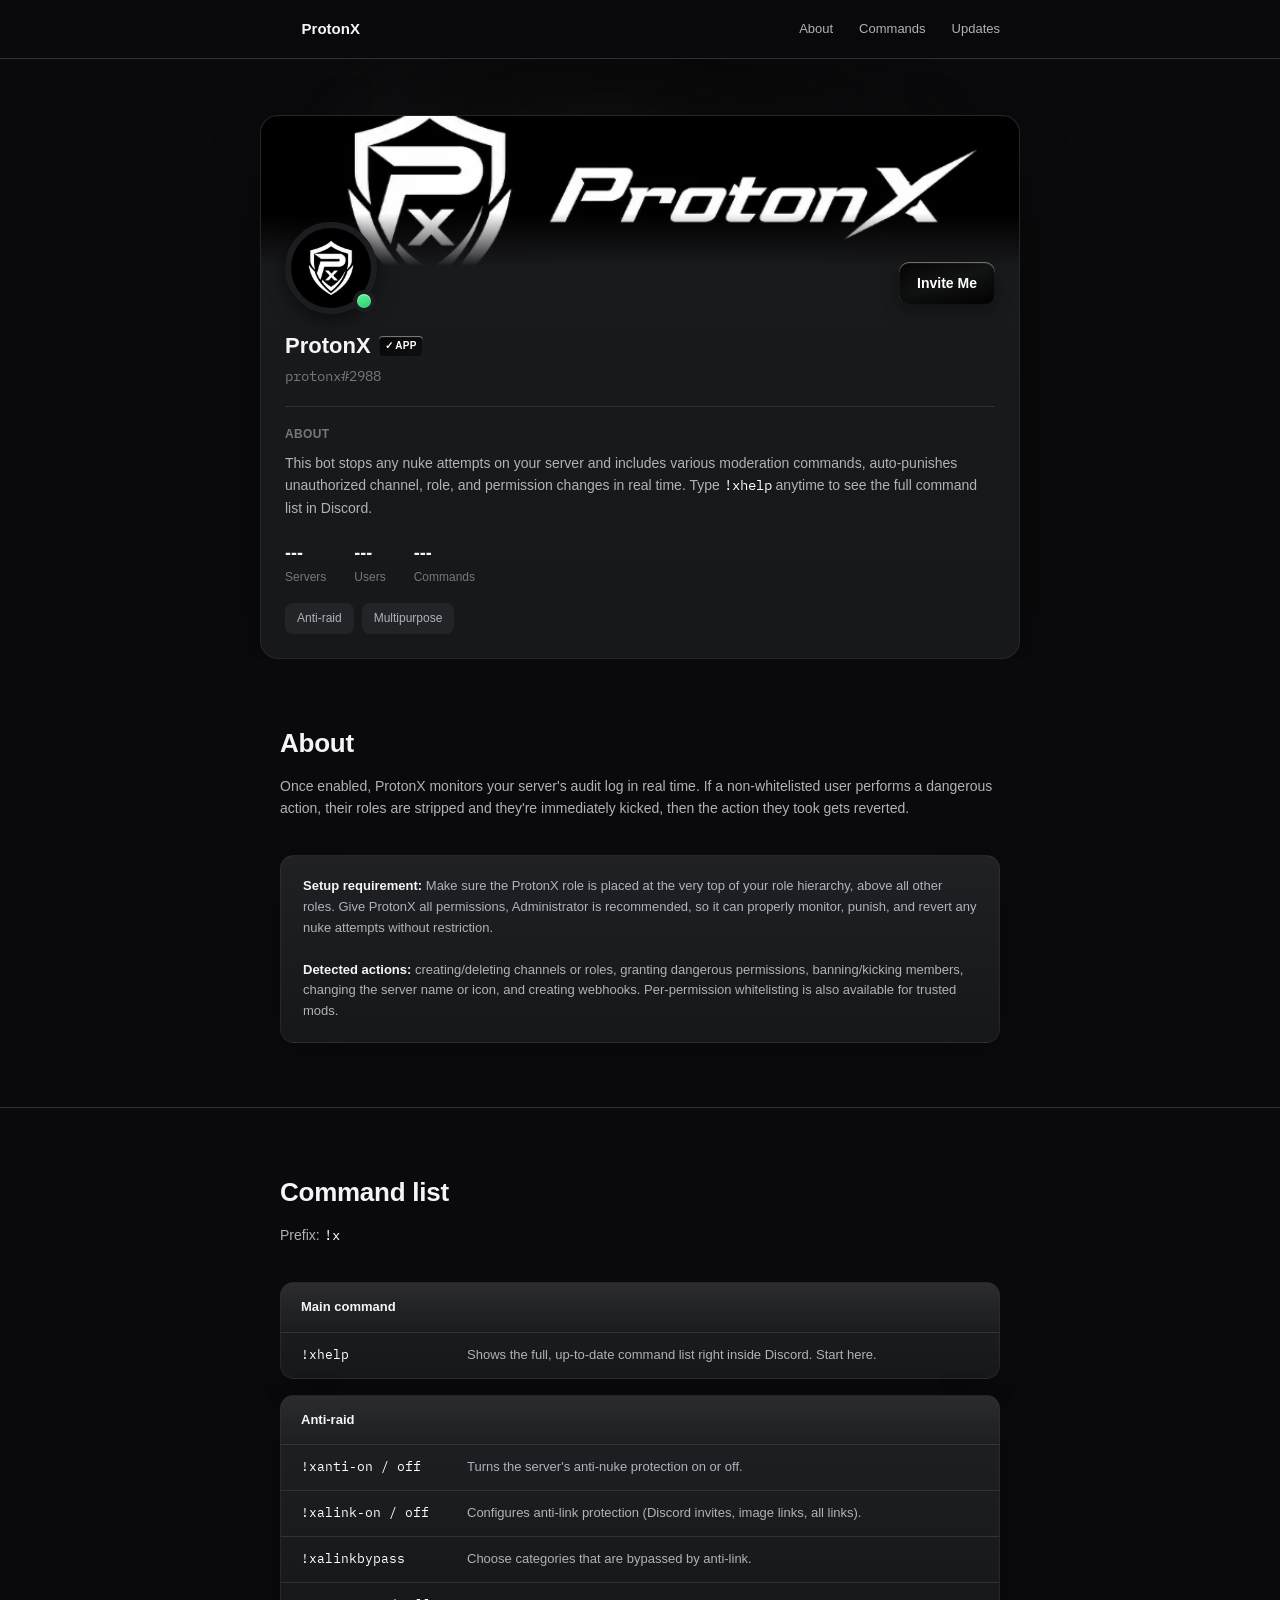
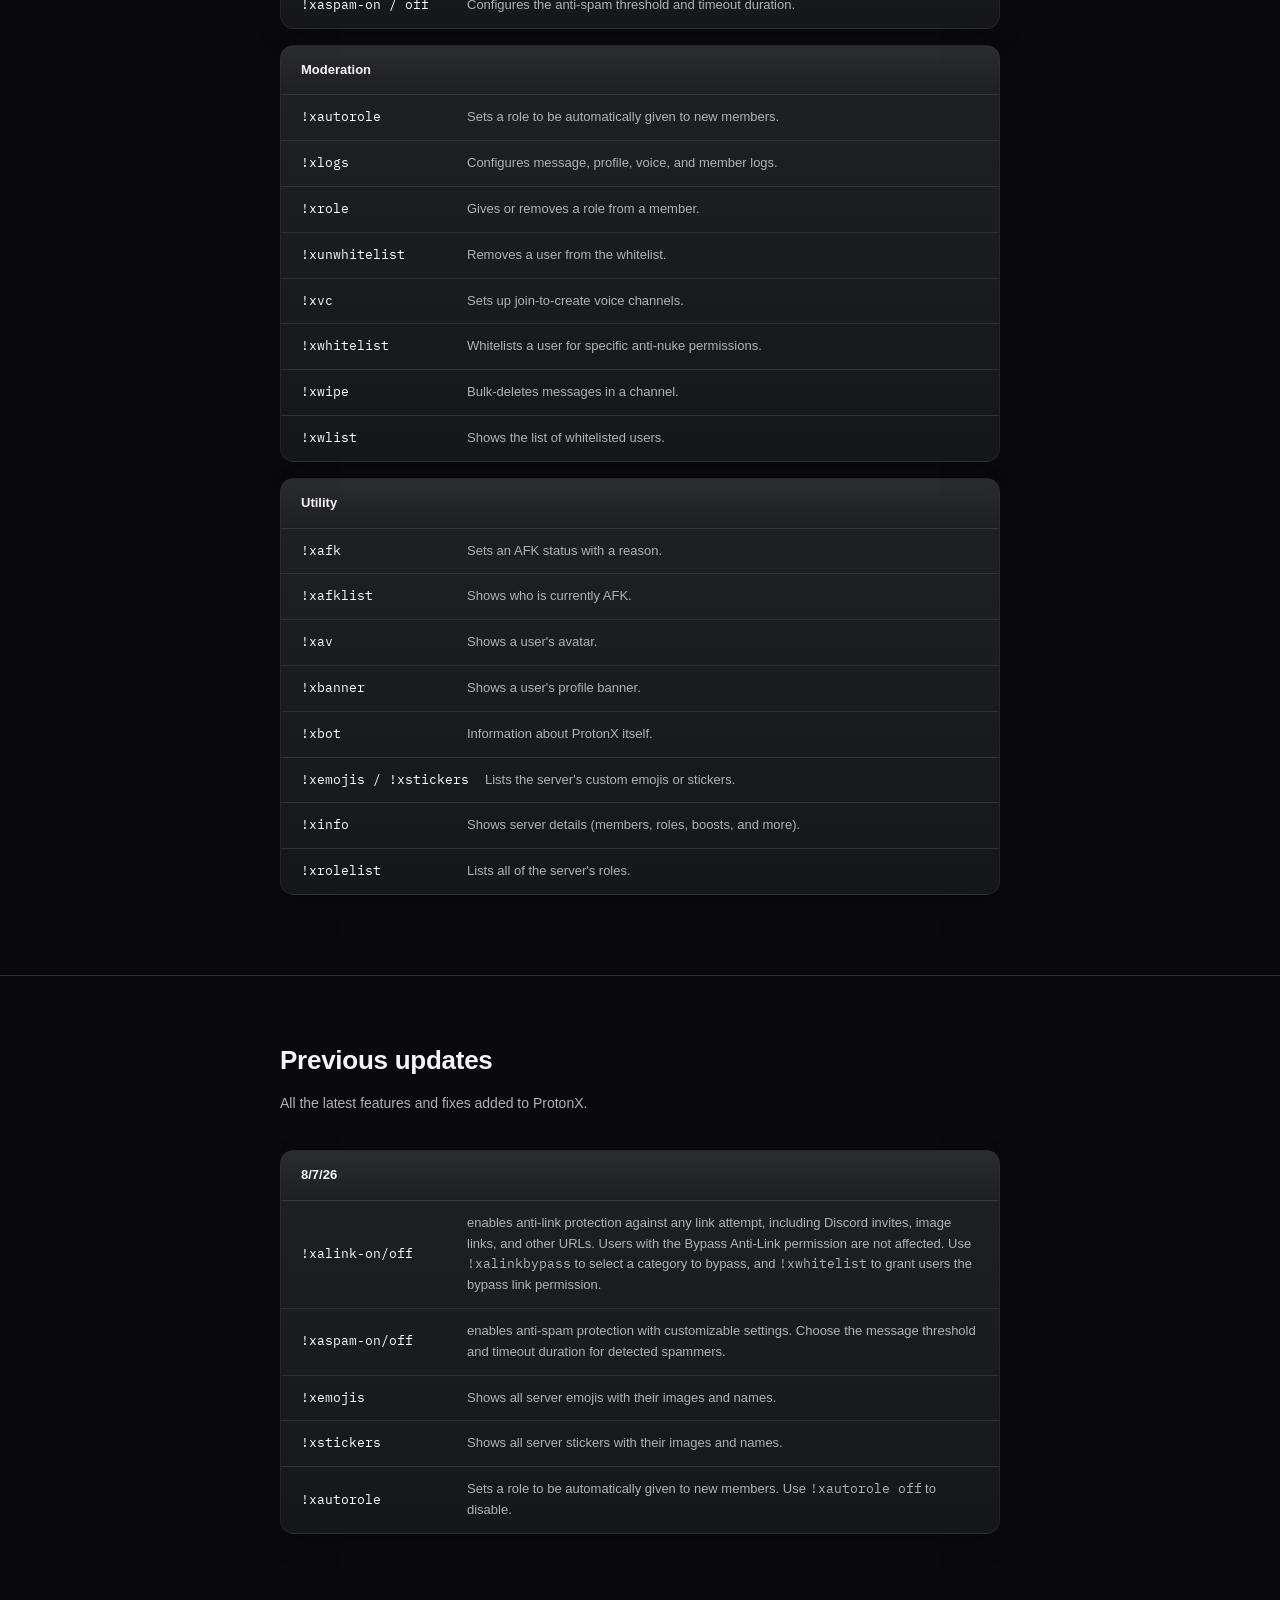
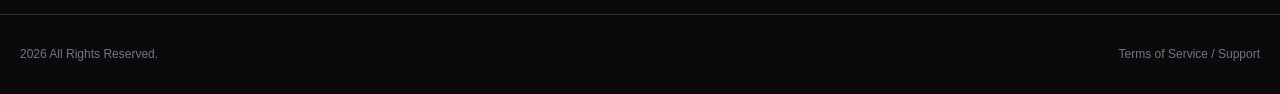
==== ProtonXsupport/index.html @ 5585fce0 "Add files via upload" ====
<!DOCTYPE html>
<html lang="en">
<head>
  <meta charset="UTF-8">
  <meta name="viewport" content="width=device-width, initial-scale=1.0">
  <title>ProtonX</title>
  <style>
    @import url('https://fonts.googleapis.com/css2?family=gg+Sans:wght@400;500;600;700&family=IBM+Plex+Mono:wght@400;500&display=swap');

    :root{
      --bg: #0a0a0c;
      --bg-panel: #1c1d20;
      --bg-card: #17181a;
      --bg-elevated: #232427;
      --line: #303136;
      --text: #f5f5f7;
      --text-dim: #b0b2b8;
      --text-faint: #75777d;
      --blurple: #121313;
      --blurple-hover: #0f0f0f;
      --green: #2fd06e;
    }
    *{box-sizing:border-box; margin:0; padding:0;}
    body{
      background:var(--bg);
      color:var(--text);
      font-family:'gg Sans','Space Grotesk', sans-serif;
      line-height:1.6;
    }
    a{color:inherit; text-decoration:none;}
    .mono{font-family:'IBM Plex Mono', monospace;}
    .wrap{max-width:760px; margin:0 auto; padding:0 20px;}

    nav{
      position:sticky; top:0; z-index:50;
      background:rgba(10,10,12,0.85);
      backdrop-filter:blur(14px);
      border-bottom:1px solid var(--line);
    }
    nav .wrap{display:flex; align-items:center; justify-content:space-between; height:58px; max-width:760px;}
    .brand{display:flex; align-items:center; gap:10px; font-weight:700; font-size:15px; padding-left:3%;}
    .nav-links{display:flex; gap:26px; font-size:13px; color:var(--text-dim); font-weight:500;}
    .nav-links a:hover{color:var(--text);}
    @media (max-width:600px){ .nav-links{display:none;} }

    .profile-shell{padding:56px 20px 0; position:relative; overflow:hidden;}
    .glow{
      position:absolute; top:-120px; left:50%; transform:translateX(-50%);
      width:1000px; height:520px;
      background-image:url('assets/banner.png');
      background-size:cover; background-position:center;
      filter:blur(70px) saturate(160%) brightness(0.55);
      opacity:0.75;
      -webkit-mask-image:radial-gradient(ellipse 480px 320px at center, #000 0%, transparent 75%);
      mask-image:radial-gradient(ellipse 480px 320px at center, #000 0%, transparent 75%);
      pointer-events:none; z-index:0;
    }
    .profile-card{
      max-width:760px; margin:0 auto;
      background:linear-gradient(180deg, rgba(28,29,32,0.92), rgba(23,24,26,0.98));
      border-radius:18px;
      overflow:hidden;
      border:1px solid rgba(255,255,255,0.06);
      position:relative; z-index:1;
      box-shadow:0 30px 60px -20px rgba(0,0,0,0.7), inset 0 1px 0 rgba(255,255,255,0.04);
    }
    .banner{
      height:150px;
      width:100%;
      object-fit:cover;
      display:block;
      background:#141416;
      -webkit-mask-image:linear-gradient(180deg, #000 65%, transparent 100%);
      mask-image:linear-gradient(180deg, #000 65%, transparent 100%);
    }
    .profile-body{padding:0 24px 24px;}
    .avatar-row{
      display:flex; align-items:flex-end; justify-content:space-between;
      margin-top:-44px;
    }
    .avatar{
      width:92px; height:92px; border-radius:50%;
      border:6px solid var(--bg-panel);
      object-fit:cover;
      display:block;
      position:relative;
      background:var(--bg-elevated);
      box-shadow:0 6px 18px rgba(0,0,0,0.5), inset 0 1px 1px rgba(255,255,255,0.15);
    }
    .avatar-wrap{position:relative; width:92px; height:92px;}
    .status-dot{
      position:absolute; bottom:2px; right:2px;
      width:22px; height:22px; border-radius:50%;
      background:linear-gradient(160deg, #5cf39a, var(--green));
      border:4px solid var(--bg-panel);
      box-shadow:inset 0 1px 1px rgba(255,255,255,0.6);
    }
    .invite-btn{
      margin-bottom:10px;
      background:linear-gradient(160deg, #050505 0%, var(--blurple) 50%, #030303 100%);
      color:#fff; font-weight:600; font-size:14px;
      padding:10px 18px; border-radius:10px;
      box-shadow:
        inset 0 1px 1px rgba(255,255,255,0.5),
        inset 0 -8px 10px rgba(0,0,0,0.3),
        0 6px 16px rgba(5, 5, 5, 0.35);
      transition:filter 0.15s ease;
    }
    .invite-btn:hover{filter:brightness(1.08);}

    .name-row{display:flex; align-items:center; gap:8px; margin-top:14px;}
    .name-row h1{font-size:22px; font-weight:700;}
    .app-tag{
      display:inline-flex; align-items:center; gap:4px;
      background:linear-gradient(160deg, #050505 0%, var(--blurple) 100%);
      box-shadow:inset 0 1px 1px rgba(255,255,255,0.5), inset 0 -4px 6px rgba(0,0,0,0.25);
      color:#fff;
      font-size:10px; font-weight:700; letter-spacing:0.02em;
      padding:2px 6px; border-radius:4px;
      text-transform:uppercase;
    }
    .username{font-size:14px; color:var(--text-faint); margin-top:2px;}

    .divider{height:1px; background:var(--line); margin:18px 0;}

    .about-label{font-size:12px; font-weight:700; color:var(--text-faint); text-transform:uppercase; letter-spacing:0.03em; margin-bottom:8px;}
    .about-text{font-size:14px; color:var(--text-dim);}

    .stat-grid{display:flex; gap:28px; margin-top:20px;}
    .stat-num{font-size:18px; font-weight:700;}
    .stat-label{font-size:12px; color:var(--text-faint);}

    .member-tags{display:flex; gap:8px; margin-top:16px; flex-wrap:wrap;}
    .member-tag{
      background:var(--bg-elevated); color:var(--text-dim);
      font-size:12px; font-weight:500; padding:6px 12px; border-radius:8px;
      display:flex; align-items:center; gap:6px;
    }

    .section{padding:64px 0; border-bottom:1px solid var(--line);}
    .section-head{margin-bottom:36px;}
    .section h2{font-size:26px; font-weight:700; letter-spacing:-0.01em;}
    .section-head p{color:var(--text-dim); margin-top:10px; font-size:14px;}

    .cmd-group{
      background:linear-gradient(180deg, rgba(35,36,39,0.9), rgba(23,24,26,0.95));
      border:1px solid rgba(255,255,255,0.06); border-radius:14px;
      margin-bottom:16px; overflow:hidden;
      box-shadow:0 10px 30px -14px rgba(0,0,0,0.6);
    }
    .cmd-group-head{
      padding:14px 20px; font-size:13px; font-weight:700; color:var(--text);
      background:linear-gradient(180deg, rgba(255,255,255,0.05), rgba(255,255,255,0));
      border-bottom:1px solid rgba(255,255,255,0.06);
      display:flex; align-items:center; gap:8px;
    }
    .cmd-row{
      display:flex; align-items:center; gap:16px;
      padding:12px 20px; border-bottom:1px solid var(--line);
    }
    .cmd-row:last-child{border-bottom:none;}
    .cmd-name{font-family:'IBM Plex Mono', monospace; font-size:13px; color:#ffffff; min-width:150px;}
    .cmd-desc{font-size:13px; color:var(--text-dim); flex:1;}

    .note{
      background:linear-gradient(180deg, rgba(35,36,39,0.9), rgba(23,24,26,0.95));
      border:1px solid rgba(255,255,255,0.06); border-radius:14px;
      padding:20px 22px; font-size:13px; color:var(--text-dim);
      box-shadow:0 10px 30px -14px rgba(0,0,0,0.6);
    }
    .note strong{color:var(--text);}

    footer{padding:30px 0; text-align:center; font-size:12px; color:var(--text-faint);}
  </style>
</head>
<body>

<nav>
  <div class="wrap">
    <div class="brand">ProtonX</div>
    <div class="nav-links">
      <a href="#about">About</a>
      <a href="#commands">Commands</a>
      <a href="#updates">Updates</a>
    </div>
  </div>
</nav>

<div class="profile-shell">
  <div class="glow"></div>
  <div class="profile-card">
    <img class="banner" src="assets/banner.png" alt="ProtonX banner">
    <div class="profile-body">
      <div class="avatar-row">
        <div class="avatar-wrap">
          <img class="avatar" src="assets/profile.png" alt="ProtonX avatar">
          <span class="status-dot"></span>
        </div>
        <a href="https://discord.com/oauth2/authorize?client_id=1527346208232706148&permissions=8&integration_type=0&scope=applications.commands+bot" class="invite-btn">Invite Me</a>
      </div>
      <div class="name-row">
        <h1>ProtonX</h1>
        <span class="app-tag">✓ App</span>
      </div>
      <div class="username mono">protonx#2988</div>

      <div class="divider"></div>

      <div class="about-label">About</div>
      <p class="about-text">This bot stops any nuke attempts on your server and includes various moderation commands, auto-punishes unauthorized channel, role, and permission changes in real time. Type <span class="mono" style="color:#ffffff">!xhelp</span> anytime to see the full command list in Discord.</p>

      <div class="stat-grid">
        <div><div class="stat-num" id="serversCount">Loading...</div><div class="stat-label">Servers</div></div>
        <div><div class="stat-num" id="usersCount">Loading...</div><div class="stat-label">Users</div></div>
        <div><div class="stat-num" id="commandsCount">Loading...</div><div class="stat-label">Commands</div></div>
      </div>

      <div class="member-tags">
        <div class="member-tag">Anti-raid</div>
        <div class="member-tag">Multipurpose</div>
      </div>
    </div>
  </div>
</div>

<section class="section" id="about">
  <div class="wrap">
    <div class="section-head">
      <h2>About</h2>
      <p>Once enabled, ProtonX monitors your server's audit log in real time. If a non-whitelisted user performs a dangerous action, their roles are stripped and they're immediately kicked, then the action they took gets reverted.</p>
    </div>
    <div class="note">
      <strong>Setup requirement:</strong> Make sure the ProtonX role is placed at the very top of your role hierarchy, above all other roles. Give ProtonX all permissions, Administrator is recommended, so it can properly monitor, punish, and revert any nuke attempts without restriction.<br><br>
      <strong>Detected actions:</strong> creating/deleting channels or roles, granting dangerous permissions, banning/kicking members, changing the server name or icon, and creating webhooks. Per-permission whitelisting is also available for trusted mods.
    </div>
  </div>
</section>

<section class="section" id="commands">
  <div class="wrap">
    <div class="section-head">
      <h2>Command list</h2>
      <p>Prefix: <span class="mono" style="color:#ffffff">!x</span></p>
    </div>

    <div class="cmd-group">
      <div class="cmd-group-head">Main command</div>
      <div class="cmd-row"><div class="cmd-name">!xhelp</div><div class="cmd-desc">Shows the full, up-to-date command list right inside Discord. Start here.</div></div>
    </div>

    <div class="cmd-group">
      <div class="cmd-group-head">Anti-raid</div>
      <div class="cmd-row"><div class="cmd-name">!xanti-on / off</div><div class="cmd-desc">Turns the server's anti-nuke protection on or off.</div></div>
      <div class="cmd-row"><div class="cmd-name">!xalink-on / off</div><div class="cmd-desc">Configures anti-link protection (Discord invites, image links, all links).</div></div>
      <div class="cmd-row"><div class="cmd-name">!xalinkbypass</div><div class="cmd-desc">Choose categories that are bypassed by anti-link.</div></div>
      <div class="cmd-row"><div class="cmd-name">!xaspam-on / off</div><div class="cmd-desc">Configures the anti-spam threshold and timeout duration.</div></div>
    </div>

    <div class="cmd-group">
      <div class="cmd-group-head">Moderation</div>
      <div class="cmd-row"><div class="cmd-name">!xautorole</div><div class="cmd-desc">Sets a role to be automatically given to new members.</div></div>
      <div class="cmd-row"><div class="cmd-name">!xlogs</div><div class="cmd-desc">Configures message, profile, voice, and member logs.</div></div>
      <div class="cmd-row"><div class="cmd-name">!xrole</div><div class="cmd-desc">Gives or removes a role from a member.</div></div>
      <div class="cmd-row"><div class="cmd-name">!xunwhitelist</div><div class="cmd-desc">Removes a user from the whitelist.</div></div>
      <div class="cmd-row"><div class="cmd-name">!xvc</div><div class="cmd-desc">Sets up join-to-create voice channels.</div></div>
      <div class="cmd-row"><div class="cmd-name">!xwhitelist</div><div class="cmd-desc">Whitelists a user for specific anti-nuke permissions.</div></div>
      <div class="cmd-row"><div class="cmd-name">!xwipe</div><div class="cmd-desc">Bulk-deletes messages in a channel.</div></div>
      <div class="cmd-row"><div class="cmd-name">!xwlist</div><div class="cmd-desc">Shows the list of whitelisted users.</div></div>
    </div>

    <div class="cmd-group">
      <div class="cmd-group-head">Utility</div>
      <div class="cmd-row"><div class="cmd-name">!xafk</div><div class="cmd-desc">Sets an AFK status with a reason.</div></div>
      <div class="cmd-row"><div class="cmd-name">!xafklist</div><div class="cmd-desc">Shows who is currently AFK.</div></div>
      <div class="cmd-row"><div class="cmd-name">!xav</div><div class="cmd-desc">Shows a user's avatar.</div></div>
      <div class="cmd-row"><div class="cmd-name">!xbanner</div><div class="cmd-desc">Shows a user's profile banner.</div></div>
      <div class="cmd-row"><div class="cmd-name">!xbot</div><div class="cmd-desc">Information about ProtonX itself.</div></div>
      <div class="cmd-row"><div class="cmd-name">!xemojis / !xstickers</div><div class="cmd-desc">Lists the server's custom emojis or stickers.</div></div>
      <div class="cmd-row"><div class="cmd-name">!xinfo</div><div class="cmd-desc">Shows server details (members, roles, boosts, and more).</div></div>
      <div class="cmd-row"><div class="cmd-name">!xrolelist</div><div class="cmd-desc">Lists all of the server's roles.</div></div>
    </div>
  </div>
</section>

<section class="section" id="updates">
  <div class="wrap">
    <div class="section-head">
      <h2>Previous updates</h2>
      <p>All the latest features and fixes added to ProtonX.</p>
    </div>

    <div class="cmd-group">
      <div class="cmd-group-head">8/7/26</div>
      <div class="cmd-row"><div class="cmd-name">!xalink-on/off</div><div class="cmd-desc"><span class="mono"> </span> enables anti-link protection against any link attempt, including Discord invites, image links, and other URLs. Users with the Bypass Anti-Link permission are not affected. Use <span class="mono">!xalinkbypass</span> to select a category to bypass, and <span class="mono">!xwhitelist</span> to grant users the bypass link permission.</div></div>
      <div class="cmd-row"><div class="cmd-name">!xaspam-on/off</div><div class="cmd-desc"><span class="mono"></span> enables anti-spam protection with customizable settings. Choose the message threshold and timeout duration for detected spammers.</div></div>
      <div class="cmd-row"><div class="cmd-name">!xemojis</div><div class="cmd-desc">Shows all server emojis with their images and names.</div></div>
      <div class="cmd-row"><div class="cmd-name">!xstickers</div><div class="cmd-desc">Shows all server stickers with their images and names.</div></div>
      <div class="cmd-row"><div class="cmd-name">!xautorole</div><div class="cmd-desc">Sets a role to be automatically given to new members. Use <span class="mono">!xautorole off</span> to disable.</div></div>
    </div>
  </div>
</section>

<footer>
  <div style="display:flex; align-items:center; justify-content:space-between; max-width:100%; padding:0 20px;">
    <span>2026 All Rights Reserved.</span>
    <span>Terms of Service / Support</span>
  </div>
</footer>

<script>
const API_URL = 'https://protonx-production-776d.up.railway.app';

async function loadStats() {
    try {
        const response = await fetch(`${API_URL}/api/stats`);
        const data = await response.json();

        document.getElementById('serversCount').textContent = data.totalServers + '';
        document.getElementById('usersCount').textContent = data.totalUsers + '';
        document.getElementById('commandsCount').textContent = data.totalCommands + '';
    } catch (err) {
        console.error('Failed to load stats:', err);
        document.getElementById('serversCount').textContent = '---';
        document.getElementById('usersCount').textContent = '---';
        document.getElementById('commandsCount').textContent = '---';
    }
}

// Load stats on page load
loadStats();

// Refresh every 30 seconds
setInterval(loadStats, 30000);
</script>

</body>
</html>
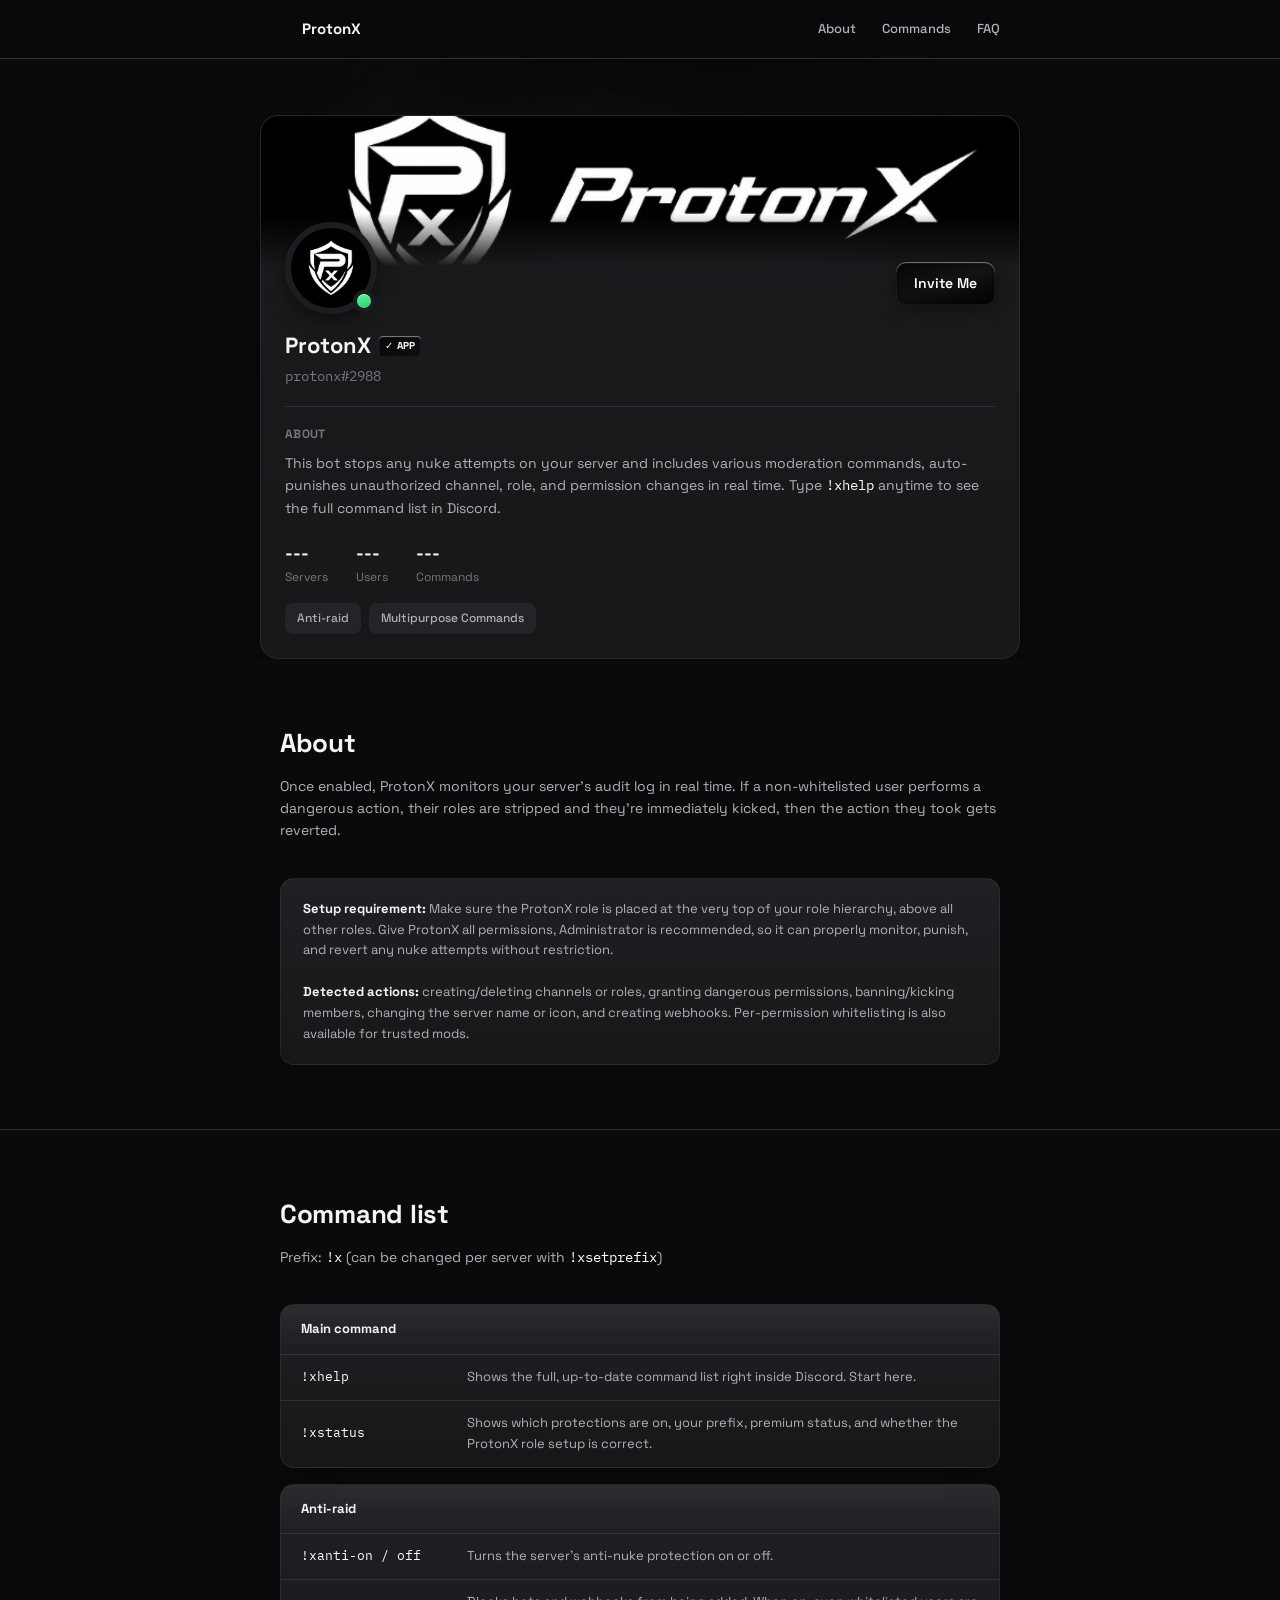
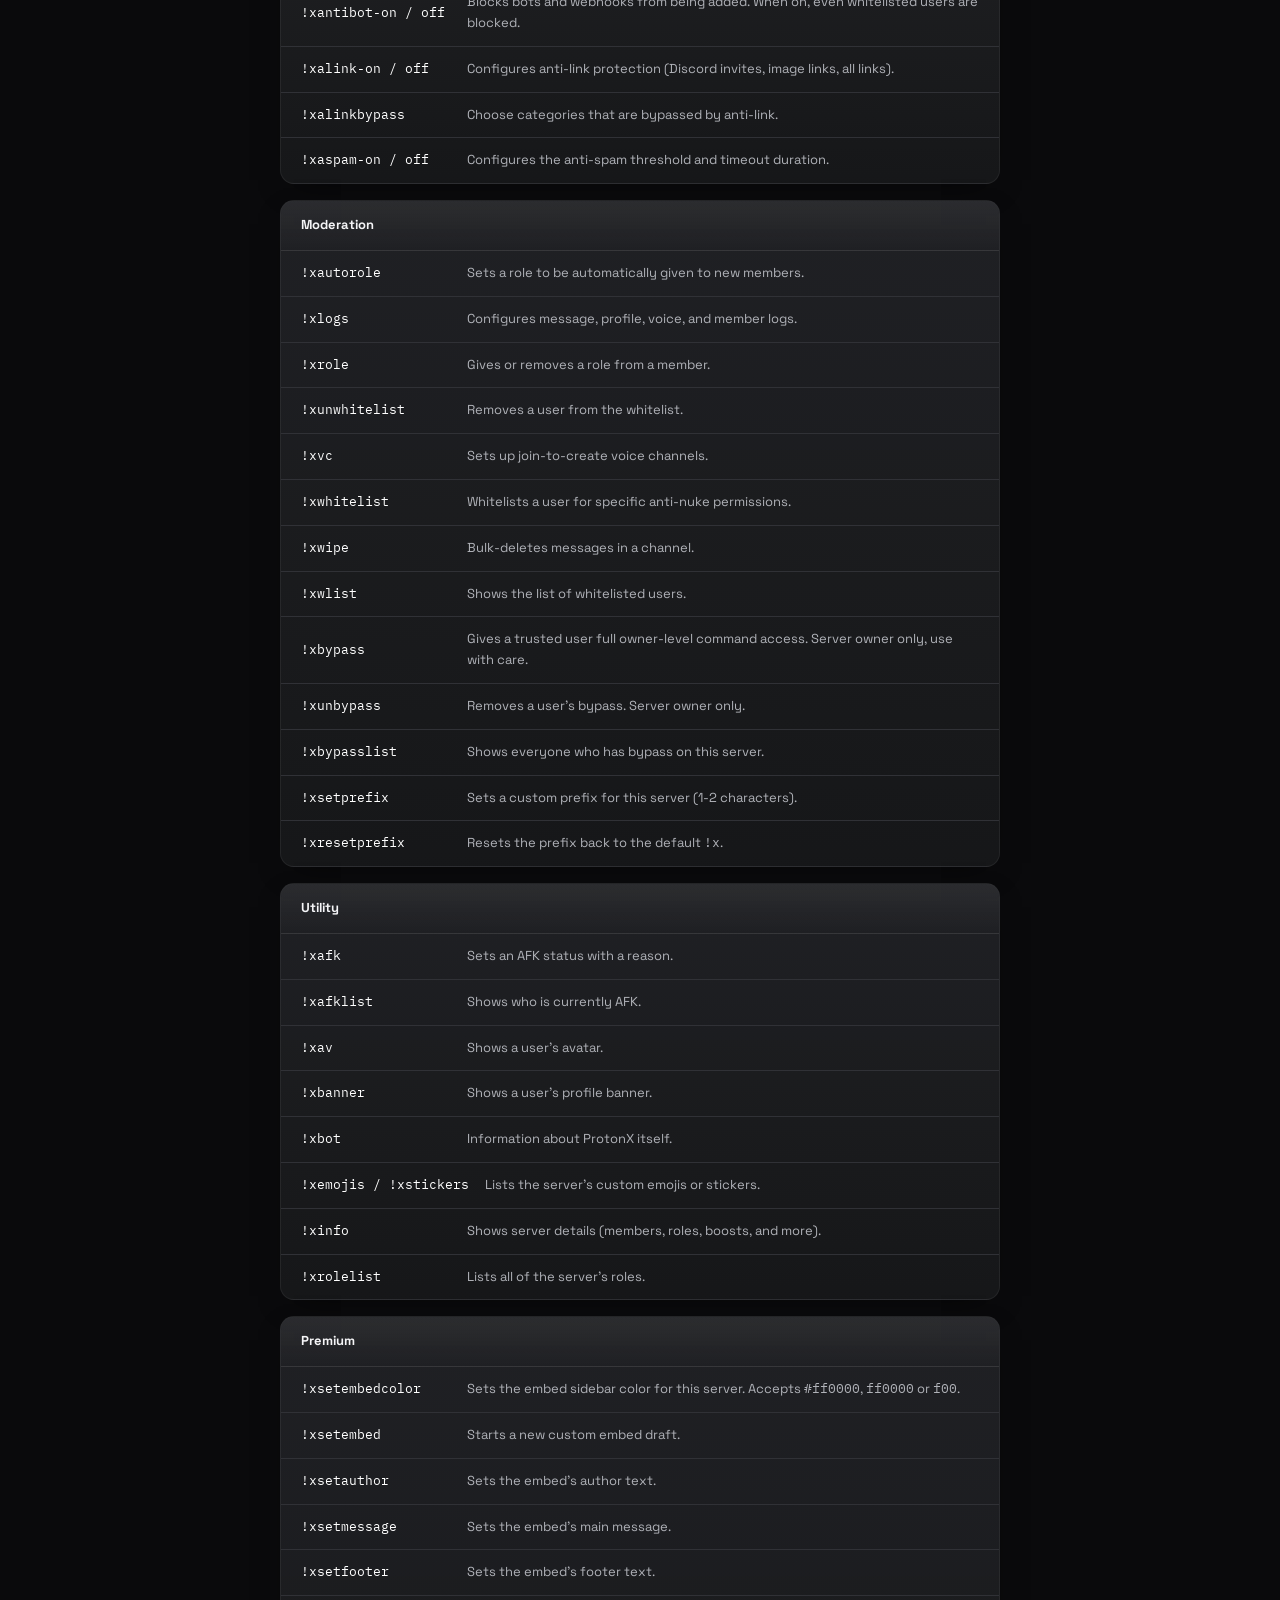
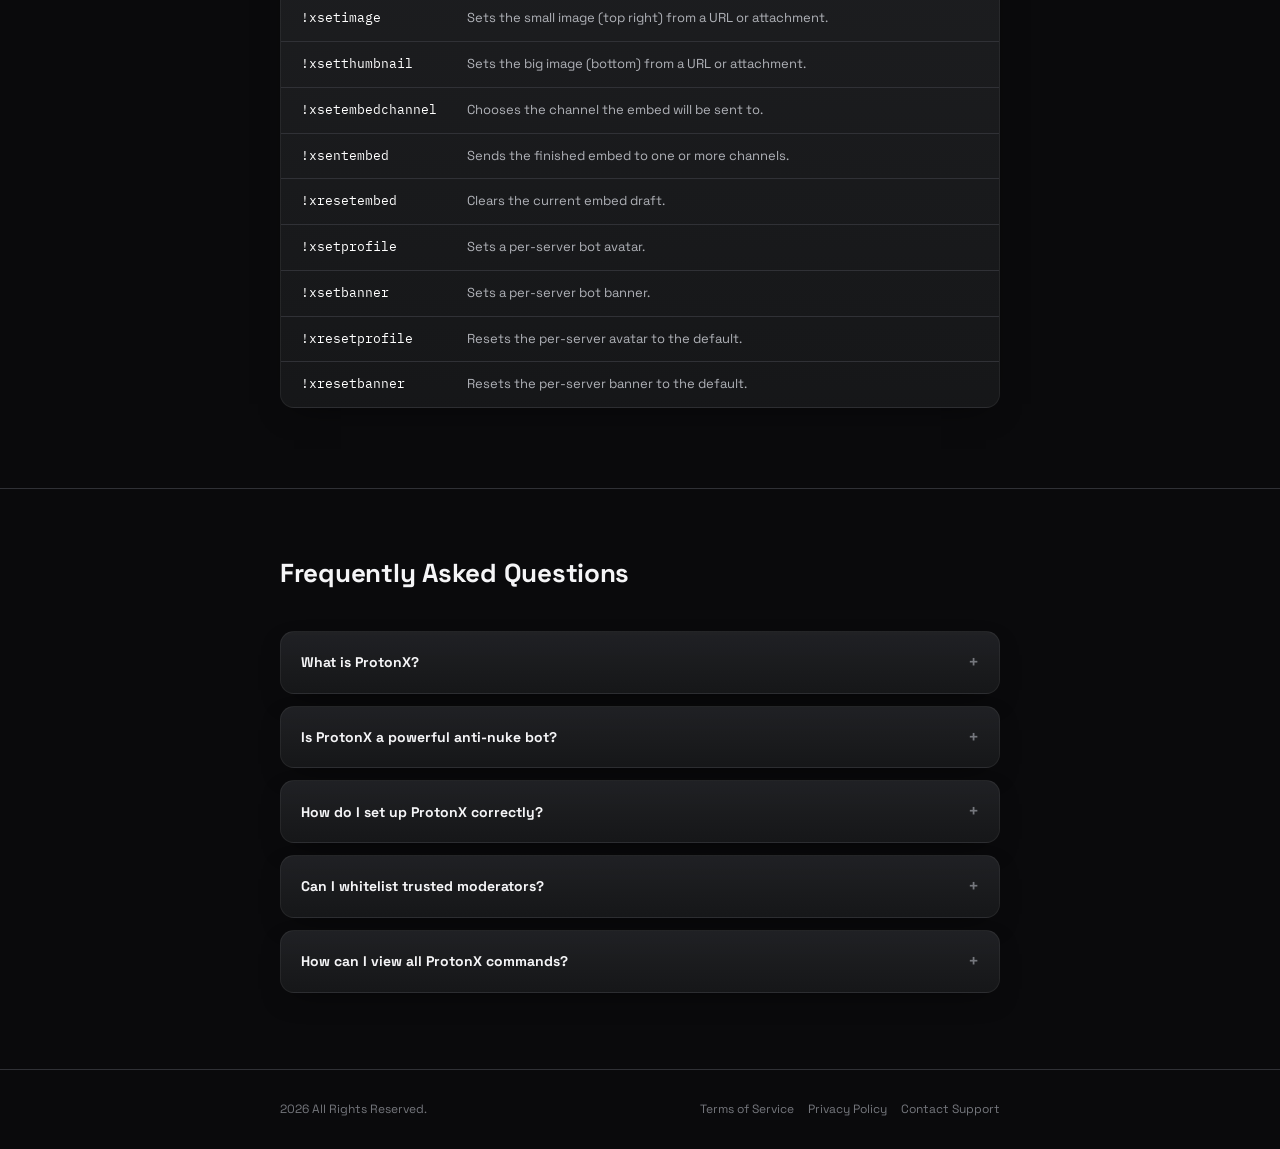
==== commit 0073ff54: "Add files via upload" ====
--- a/ProtonXsupport/index.html
+++ b/ProtonXsupport/index.html
@@ -4,184 +4,17 @@
   <meta charset="UTF-8">
   <meta name="viewport" content="width=device-width, initial-scale=1.0">
   <title>ProtonX</title>
-  <style>
-    @import url('https://fonts.googleapis.com/css2?family=gg+Sans:wght@400;500;600;700&family=IBM+Plex+Mono:wght@400;500&display=swap');
-
-    :root{
-      --bg: #0a0a0c;
-      --bg-panel: #1c1d20;
-      --bg-card: #17181a;
-      --bg-elevated: #232427;
-      --line: #303136;
-      --text: #f5f5f7;
-      --text-dim: #b0b2b8;
-      --text-faint: #75777d;
-      --blurple: #121313;
-      --blurple-hover: #0f0f0f;
-      --green: #2fd06e;
-    }
-    *{box-sizing:border-box; margin:0; padding:0;}
-    body{
-      background:var(--bg);
-      color:var(--text);
-      font-family:'gg Sans','Space Grotesk', sans-serif;
-      line-height:1.6;
-    }
-    a{color:inherit; text-decoration:none;}
-    .mono{font-family:'IBM Plex Mono', monospace;}
-    .wrap{max-width:760px; margin:0 auto; padding:0 20px;}
-
-    nav{
-      position:sticky; top:0; z-index:50;
-      background:rgba(10,10,12,0.85);
-      backdrop-filter:blur(14px);
-      border-bottom:1px solid var(--line);
-    }
-    nav .wrap{display:flex; align-items:center; justify-content:space-between; height:58px; max-width:760px;}
-    .brand{display:flex; align-items:center; gap:10px; font-weight:700; font-size:15px; padding-left:3%;}
-    .nav-links{display:flex; gap:26px; font-size:13px; color:var(--text-dim); font-weight:500;}
-    .nav-links a:hover{color:var(--text);}
-    @media (max-width:600px){ .nav-links{display:none;} }
-
-    .profile-shell{padding:56px 20px 0; position:relative; overflow:hidden;}
-    .glow{
-      position:absolute; top:-120px; left:50%; transform:translateX(-50%);
-      width:1000px; height:520px;
-      background-image:url('assets/banner.png');
-      background-size:cover; background-position:center;
-      filter:blur(70px) saturate(160%) brightness(0.55);
-      opacity:0.75;
-      -webkit-mask-image:radial-gradient(ellipse 480px 320px at center, #000 0%, transparent 75%);
-      mask-image:radial-gradient(ellipse 480px 320px at center, #000 0%, transparent 75%);
-      pointer-events:none; z-index:0;
-    }
-    .profile-card{
-      max-width:760px; margin:0 auto;
-      background:linear-gradient(180deg, rgba(28,29,32,0.92), rgba(23,24,26,0.98));
-      border-radius:18px;
-      overflow:hidden;
-      border:1px solid rgba(255,255,255,0.06);
-      position:relative; z-index:1;
-      box-shadow:0 30px 60px -20px rgba(0,0,0,0.7), inset 0 1px 0 rgba(255,255,255,0.04);
-    }
-    .banner{
-      height:150px;
-      width:100%;
-      object-fit:cover;
-      display:block;
-      background:#141416;
-      -webkit-mask-image:linear-gradient(180deg, #000 65%, transparent 100%);
-      mask-image:linear-gradient(180deg, #000 65%, transparent 100%);
-    }
-    .profile-body{padding:0 24px 24px;}
-    .avatar-row{
-      display:flex; align-items:flex-end; justify-content:space-between;
-      margin-top:-44px;
-    }
-    .avatar{
-      width:92px; height:92px; border-radius:50%;
-      border:6px solid var(--bg-panel);
-      object-fit:cover;
-      display:block;
-      position:relative;
-      background:var(--bg-elevated);
-      box-shadow:0 6px 18px rgba(0,0,0,0.5), inset 0 1px 1px rgba(255,255,255,0.15);
-    }
-    .avatar-wrap{position:relative; width:92px; height:92px;}
-    .status-dot{
-      position:absolute; bottom:2px; right:2px;
-      width:22px; height:22px; border-radius:50%;
-      background:linear-gradient(160deg, #5cf39a, var(--green));
-      border:4px solid var(--bg-panel);
-      box-shadow:inset 0 1px 1px rgba(255,255,255,0.6);
-    }
-    .invite-btn{
-      margin-bottom:10px;
-      background:linear-gradient(160deg, #050505 0%, var(--blurple) 50%, #030303 100%);
-      color:#fff; font-weight:600; font-size:14px;
-      padding:10px 18px; border-radius:10px;
-      box-shadow:
-        inset 0 1px 1px rgba(255,255,255,0.5),
-        inset 0 -8px 10px rgba(0,0,0,0.3),
-        0 6px 16px rgba(5, 5, 5, 0.35);
-      transition:filter 0.15s ease;
-    }
-    .invite-btn:hover{filter:brightness(1.08);}
-
-    .name-row{display:flex; align-items:center; gap:8px; margin-top:14px;}
-    .name-row h1{font-size:22px; font-weight:700;}
-    .app-tag{
-      display:inline-flex; align-items:center; gap:4px;
-      background:linear-gradient(160deg, #050505 0%, var(--blurple) 100%);
-      box-shadow:inset 0 1px 1px rgba(255,255,255,0.5), inset 0 -4px 6px rgba(0,0,0,0.25);
-      color:#fff;
-      font-size:10px; font-weight:700; letter-spacing:0.02em;
-      padding:2px 6px; border-radius:4px;
-      text-transform:uppercase;
-    }
-    .username{font-size:14px; color:var(--text-faint); margin-top:2px;}
-
-    .divider{height:1px; background:var(--line); margin:18px 0;}
-
-    .about-label{font-size:12px; font-weight:700; color:var(--text-faint); text-transform:uppercase; letter-spacing:0.03em; margin-bottom:8px;}
-    .about-text{font-size:14px; color:var(--text-dim);}
-
-    .stat-grid{display:flex; gap:28px; margin-top:20px;}
-    .stat-num{font-size:18px; font-weight:700;}
-    .stat-label{font-size:12px; color:var(--text-faint);}
-
-    .member-tags{display:flex; gap:8px; margin-top:16px; flex-wrap:wrap;}
-    .member-tag{
-      background:var(--bg-elevated); color:var(--text-dim);
-      font-size:12px; font-weight:500; padding:6px 12px; border-radius:8px;
-      display:flex; align-items:center; gap:6px;
-    }
-
-    .section{padding:64px 0; border-bottom:1px solid var(--line);}
-    .section-head{margin-bottom:36px;}
-    .section h2{font-size:26px; font-weight:700; letter-spacing:-0.01em;}
-    .section-head p{color:var(--text-dim); margin-top:10px; font-size:14px;}
-
-    .cmd-group{
-      background:linear-gradient(180deg, rgba(35,36,39,0.9), rgba(23,24,26,0.95));
-      border:1px solid rgba(255,255,255,0.06); border-radius:14px;
-      margin-bottom:16px; overflow:hidden;
-      box-shadow:0 10px 30px -14px rgba(0,0,0,0.6);
-    }
-    .cmd-group-head{
-      padding:14px 20px; font-size:13px; font-weight:700; color:var(--text);
-      background:linear-gradient(180deg, rgba(255,255,255,0.05), rgba(255,255,255,0));
-      border-bottom:1px solid rgba(255,255,255,0.06);
-      display:flex; align-items:center; gap:8px;
-    }
-    .cmd-row{
-      display:flex; align-items:center; gap:16px;
-      padding:12px 20px; border-bottom:1px solid var(--line);
-    }
-    .cmd-row:last-child{border-bottom:none;}
-    .cmd-name{font-family:'IBM Plex Mono', monospace; font-size:13px; color:#ffffff; min-width:150px;}
-    .cmd-desc{font-size:13px; color:var(--text-dim); flex:1;}
-
-    .note{
-      background:linear-gradient(180deg, rgba(35,36,39,0.9), rgba(23,24,26,0.95));
-      border:1px solid rgba(255,255,255,0.06); border-radius:14px;
-      padding:20px 22px; font-size:13px; color:var(--text-dim);
-      box-shadow:0 10px 30px -14px rgba(0,0,0,0.6);
-    }
-    .note strong{color:var(--text);}
-
-    footer{padding:30px 0; text-align:center; font-size:12px; color:var(--text-faint);}
-  </style>
+  <link rel="stylesheet" href="style.css">
 </head>
 <body>
 
 <nav>
   <div class="wrap">
-    <div class="brand">ProtonX</div>
+    <a class="brand" href="index.html">ProtonX</a>
     <div class="nav-links">
       <a href="#about">About</a>
       <a href="#commands">Commands</a>
-      <a href="#updates">Updates</a>
+      <a href="#faq">FAQ</a>
     </div>
   </div>
 </nav>
@@ -196,29 +29,19 @@
           <img class="avatar" src="assets/profile.png" alt="ProtonX avatar">
           <span class="status-dot"></span>
         </div>
-        <a href="https://discord.com/oauth2/authorize?client_id=1527346208232706148&permissions=8&integration_type=0&scope=applications.commands+bot" class="invite-btn">Invite Me</a>
-      </div>
-      <div class="name-row">
-        <h1>ProtonX</h1>
-        <span class="app-tag">✓ App</span>
-      </div>
+        <a href="https://discord.com/oauth2/authorize?client_id=1527346208232706148&permissions=8&integration_type=0&scope=applications.commands+bot" class="invite-btn" target="_blank" rel="noopener">Invite Me</a>
+      </div>
+      <div class="name-row"><h1>ProtonX</h1><span class="app-tag">&#10003; App</span></div>
       <div class="username mono">protonx#2988</div>
-
       <div class="divider"></div>
-
       <div class="about-label">About</div>
-      <p class="about-text">This bot stops any nuke attempts on your server and includes various moderation commands, auto-punishes unauthorized channel, role, and permission changes in real time. Type <span class="mono" style="color:#ffffff">!xhelp</span> anytime to see the full command list in Discord.</p>
-
+      <p class="about-text">This bot stops any nuke attempts on your server and includes various moderation commands, auto-punishes unauthorized channel, role, and permission changes in real time. Type <span class="mono hl">!xhelp</span> anytime to see the full command list in Discord.</p>
       <div class="stat-grid">
         <div><div class="stat-num" id="serversCount">Loading...</div><div class="stat-label">Servers</div></div>
         <div><div class="stat-num" id="usersCount">Loading...</div><div class="stat-label">Users</div></div>
         <div><div class="stat-num" id="commandsCount">Loading...</div><div class="stat-label">Commands</div></div>
       </div>
-
-      <div class="member-tags">
-        <div class="member-tag">Anti-raid</div>
-        <div class="member-tag">Multipurpose</div>
-      </div>
+      <div class="member-tags"><div class="member-tag">Anti-raid</div><div class="member-tag">Multipurpose Commands</div></div>
     </div>
   </div>
 </div>
@@ -240,17 +63,19 @@
   <div class="wrap">
     <div class="section-head">
       <h2>Command list</h2>
-      <p>Prefix: <span class="mono" style="color:#ffffff">!x</span></p>
+      <p>Prefix: <span class="mono hl">!x</span> (can be changed per server with <span class="mono hl">!xsetprefix</span>)</p>
     </div>
 
     <div class="cmd-group">
       <div class="cmd-group-head">Main command</div>
       <div class="cmd-row"><div class="cmd-name">!xhelp</div><div class="cmd-desc">Shows the full, up-to-date command list right inside Discord. Start here.</div></div>
+      <div class="cmd-row"><div class="cmd-name">!xstatus</div><div class="cmd-desc">Shows which protections are on, your prefix, premium status, and whether the ProtonX role setup is correct.</div></div>
     </div>
 
     <div class="cmd-group">
       <div class="cmd-group-head">Anti-raid</div>
       <div class="cmd-row"><div class="cmd-name">!xanti-on / off</div><div class="cmd-desc">Turns the server's anti-nuke protection on or off.</div></div>
+      <div class="cmd-row"><div class="cmd-name">!xantibot-on / off</div><div class="cmd-desc">Blocks bots and webhooks from being added. When on, even whitelisted users are blocked.</div></div>
       <div class="cmd-row"><div class="cmd-name">!xalink-on / off</div><div class="cmd-desc">Configures anti-link protection (Discord invites, image links, all links).</div></div>
       <div class="cmd-row"><div class="cmd-name">!xalinkbypass</div><div class="cmd-desc">Choose categories that are bypassed by anti-link.</div></div>
       <div class="cmd-row"><div class="cmd-name">!xaspam-on / off</div><div class="cmd-desc">Configures the anti-spam threshold and timeout duration.</div></div>
@@ -266,6 +91,11 @@
       <div class="cmd-row"><div class="cmd-name">!xwhitelist</div><div class="cmd-desc">Whitelists a user for specific anti-nuke permissions.</div></div>
       <div class="cmd-row"><div class="cmd-name">!xwipe</div><div class="cmd-desc">Bulk-deletes messages in a channel.</div></div>
       <div class="cmd-row"><div class="cmd-name">!xwlist</div><div class="cmd-desc">Shows the list of whitelisted users.</div></div>
+      <div class="cmd-row"><div class="cmd-name">!xbypass</div><div class="cmd-desc">Gives a trusted user full owner-level command access. Server owner only, use with care.</div></div>
+      <div class="cmd-row"><div class="cmd-name">!xunbypass</div><div class="cmd-desc">Removes a user's bypass. Server owner only.</div></div>
+      <div class="cmd-row"><div class="cmd-name">!xbypasslist</div><div class="cmd-desc">Shows everyone who has bypass on this server.</div></div>
+      <div class="cmd-row"><div class="cmd-name">!xsetprefix</div><div class="cmd-desc">Sets a custom prefix for this server (1-2 characters).</div></div>
+      <div class="cmd-row"><div class="cmd-name">!xresetprefix</div><div class="cmd-desc">Resets the prefix back to the default <span class="mono">!x</span>.</div></div>
     </div>
 
     <div class="cmd-group">
@@ -279,59 +109,101 @@
       <div class="cmd-row"><div class="cmd-name">!xinfo</div><div class="cmd-desc">Shows server details (members, roles, boosts, and more).</div></div>
       <div class="cmd-row"><div class="cmd-name">!xrolelist</div><div class="cmd-desc">Lists all of the server's roles.</div></div>
     </div>
+
+    <div class="cmd-group">
+      <div class="cmd-group-head">Premium</div>
+      <div class="cmd-row"><div class="cmd-name">!xsetembedcolor</div><div class="cmd-desc">Sets the embed sidebar color for this server. Accepts <span class="mono">#ff0000</span>, <span class="mono">ff0000</span> or <span class="mono">f00</span>.</div></div>
+      <div class="cmd-row"><div class="cmd-name">!xsetembed</div><div class="cmd-desc">Starts a new custom embed draft.</div></div>
+      <div class="cmd-row"><div class="cmd-name">!xsetauthor</div><div class="cmd-desc">Sets the embed's author text.</div></div>
+      <div class="cmd-row"><div class="cmd-name">!xsetmessage</div><div class="cmd-desc">Sets the embed's main message.</div></div>
+      <div class="cmd-row"><div class="cmd-name">!xsetfooter</div><div class="cmd-desc">Sets the embed's footer text.</div></div>
+      <div class="cmd-row"><div class="cmd-name">!xsetimage</div><div class="cmd-desc">Sets the small image (top right) from a URL or attachment.</div></div>
+      <div class="cmd-row"><div class="cmd-name">!xsetthumbnail</div><div class="cmd-desc">Sets the big image (bottom) from a URL or attachment.</div></div>
+      <div class="cmd-row"><div class="cmd-name">!xsetembedchannel</div><div class="cmd-desc">Chooses the channel the embed will be sent to.</div></div>
+      <div class="cmd-row"><div class="cmd-name">!xsentembed</div><div class="cmd-desc">Sends the finished embed to one or more channels.</div></div>
+      <div class="cmd-row"><div class="cmd-name">!xresetembed</div><div class="cmd-desc">Clears the current embed draft.</div></div>
+      <div class="cmd-row"><div class="cmd-name">!xsetprofile</div><div class="cmd-desc">Sets a per-server bot avatar.</div></div>
+      <div class="cmd-row"><div class="cmd-name">!xsetbanner</div><div class="cmd-desc">Sets a per-server bot banner.</div></div>
+      <div class="cmd-row"><div class="cmd-name">!xresetprofile</div><div class="cmd-desc">Resets the per-server avatar to the default.</div></div>
+      <div class="cmd-row"><div class="cmd-name">!xresetbanner</div><div class="cmd-desc">Resets the per-server banner to the default.</div></div>
+    </div>
   </div>
 </section>
 
-<section class="section" id="updates">
+<section class="section" id="faq">
   <div class="wrap">
     <div class="section-head">
-      <h2>Previous updates</h2>
-      <p>All the latest features and fixes added to ProtonX.</p>
-    </div>
-
-    <div class="cmd-group">
-      <div class="cmd-group-head">8/7/26</div>
-      <div class="cmd-row"><div class="cmd-name">!xalink-on/off</div><div class="cmd-desc"><span class="mono"> </span> enables anti-link protection against any link attempt, including Discord invites, image links, and other URLs. Users with the Bypass Anti-Link permission are not affected. Use <span class="mono">!xalinkbypass</span> to select a category to bypass, and <span class="mono">!xwhitelist</span> to grant users the bypass link permission.</div></div>
-      <div class="cmd-row"><div class="cmd-name">!xaspam-on/off</div><div class="cmd-desc"><span class="mono"></span> enables anti-spam protection with customizable settings. Choose the message threshold and timeout duration for detected spammers.</div></div>
-      <div class="cmd-row"><div class="cmd-name">!xemojis</div><div class="cmd-desc">Shows all server emojis with their images and names.</div></div>
-      <div class="cmd-row"><div class="cmd-name">!xstickers</div><div class="cmd-desc">Shows all server stickers with their images and names.</div></div>
-      <div class="cmd-row"><div class="cmd-name">!xautorole</div><div class="cmd-desc">Sets a role to be automatically given to new members. Use <span class="mono">!xautorole off</span> to disable.</div></div>
-    </div>
+      <h2>Frequently Asked Questions</h2>
+    </div>
+
+    <details class="faq-item">
+      <summary>What is ProtonX?</summary>
+      <div class="faq-body">
+        <p>ProtonX is a Discord security and anti-raid/anti-nuke bot designed to help protect your server from malicious actions and unauthorized moderation activity, along with many multipurpose commands.</p>
+        <p>ProtonX can detect actions such as:</p>
+        <ul>
+          <li>Creating or deleting channels</li>
+          <li>Creating or deleting roles</li>
+          <li>Granting dangerous permissions</li>
+          <li>Banning or kicking members</li>
+          <li>Changing the server name or icon</li>
+          <li>Creating webhooks</li>
+          <li>Adding bots</li>
+        </ul>
+      </div>
+    </details>
+
+    <details class="faq-item">
+      <summary>Is ProtonX a powerful anti-nuke bot?</summary>
+      <div class="faq-body">
+        <p>We do not consider ProtonX to be the most powerful anti-nuke system. However, it is capable of detecting, stopping, and removing users who attempt to raid or nuke your server.</p>
+        <p>ProtonX is designed to provide an additional layer of protection and help minimize damage caused by malicious actions.</p>
+      </div>
+    </details>
+
+    <details class="faq-item">
+      <summary>How do I set up ProtonX correctly?</summary>
+      <div class="faq-body">
+        <p>First of all, use <span class="mono hl">!xanti-on</span></p>
+        <p><strong>Setup requirement:</strong></p>
+        <ul>
+          <li>Make sure the ProtonX role is placed at the very top of your role hierarchy, above all other roles.</li>
+          <li>Give ProtonX all necessary permissions. Giving all permissions is recommended, so it can properly monitor, punish, and revert nuke attempts without unnecessary restrictions.</li>
+        </ul>
+        <p>If ProtonX does not have sufficient permissions or is placed below certain roles, it may not be able to properly take action against users with higher roles.</p>
+      </div>
+    </details>
+
+    <details class="faq-item">
+      <summary>Can I whitelist trusted moderators?</summary>
+      <div class="faq-body">
+        <p>Yes. Use <span class="mono hl">!xwhitelist</span> for per-permission whitelisting, allowing you to give trusted moderators access to specific actions without triggering the protection system.</p>
+        <p>Once a user is whitelisted, they can bypass the configured protection for those actions.</p>
+        <p>Use <span class="mono hl">!xantibot-on</span> to ensure that users with full access cannot bypass protection for adding bots or creating webhooks. These actions will remain restricted exclusively to the server owner for additional security.</p>
+        <p>Use <span class="mono hl">!xantibot-off</span> to disable this restriction.</p>
+      </div>
+    </details>
+
+    <details class="faq-item">
+      <summary>How can I view all ProtonX commands?</summary>
+      <div class="faq-body">
+        <p>To view the complete list of commands and available features, use: <span class="mono hl">!xhelp</span></p>
+      </div>
+    </details>
   </div>
 </section>
 
 <footer>
-  <div style="display:flex; align-items:center; justify-content:space-between; max-width:100%; padding:0 20px;">
+  <div class="foot">
     <span>2026 All Rights Reserved.</span>
-    <span>Terms of Service / Support</span>
+    <span class="foot-links">
+      <a href="terms.html">Terms of Service</a>
+      <a href="privacy.html">Privacy Policy</a>
+      <a class="support-link" href="https://discord.gg/s5rfU6Zj4c" target="_blank" rel="noopener">Contact Support</a>
+    </span>
   </div>
 </footer>
 
-<script>
-const API_URL = 'https://protonx-production-776d.up.railway.app';
-
-async function loadStats() {
-    try {
-        const response = await fetch(`${API_URL}/api/stats`);
-        const data = await response.json();
-
-        document.getElementById('serversCount').textContent = data.totalServers + '';
-        document.getElementById('usersCount').textContent = data.totalUsers + '';
-        document.getElementById('commandsCount').textContent = data.totalCommands + '';
-    } catch (err) {
-        console.error('Failed to load stats:', err);
-        document.getElementById('serversCount').textContent = '---';
-        document.getElementById('usersCount').textContent = '---';
-        document.getElementById('commandsCount').textContent = '---';
-    }
-}
-
-// Load stats on page load
-loadStats();
-
-// Refresh every 30 seconds
-setInterval(loadStats, 30000);
-</script>
-
+<script src="script.js"></script>
 </body>
 </html>
--- a/ProtonXsupport/style.css
+++ b/ProtonXsupport/style.css
@@ -0,0 +1,183 @@
+@import url('https://fonts.googleapis.com/css2?family=IBM+Plex+Mono:wght@400;500&family=Space+Grotesk:wght@400;500;600;700&display=swap');
+
+:root {
+  --bg: #0a0a0c;
+  --bg-panel: #1c1d20;
+  --bg-card: #17181a;
+  --bg-elevated: #232427;
+  --line: #303136;
+  --text: #f5f5f7;
+  --text-dim: #b0b2b8;
+  --text-faint: #75777d;
+  --accent: #121313;
+  --green: #2fd06e;
+}
+
+* { box-sizing: border-box; margin: 0; padding: 0; }
+
+body {
+  background: var(--bg);
+  color: var(--text);
+  font-family: 'Space Grotesk', system-ui, -apple-system, 'Segoe UI', sans-serif;
+  line-height: 1.6;
+}
+
+a { color: inherit; text-decoration: none; }
+.mono { font-family: 'IBM Plex Mono', monospace; }
+.hl { color: #fff; }
+
+.wrap { max-width: 760px; margin: 0 auto; padding: 0 20px; }
+
+nav {
+  position: sticky; top: 0; z-index: 50;
+  background: rgba(10, 10, 12, 0.85);
+  backdrop-filter: blur(14px);
+  border-bottom: 1px solid var(--line);
+}
+nav .wrap { display: flex; align-items: center; justify-content: space-between; height: 58px; }
+.brand { font-weight: 700; font-size: 15px; padding-left: 3%; }
+.nav-links { display: flex; gap: 26px; font-size: 13px; font-weight: 500; color: var(--text-dim); }
+.nav-links a:hover { color: var(--text); }
+
+.profile-shell { position: relative; overflow: hidden; padding: 56px 20px 0; }
+.glow {
+  position: absolute; top: -120px; left: 50%; transform: translateX(-50%);
+  z-index: 0; width: 1000px; height: 520px;
+  background-image: url('assets/banner.png');
+  background-size: cover; background-position: center;
+  filter: blur(70px) saturate(160%) brightness(0.55);
+  opacity: 0.75;
+  -webkit-mask-image: radial-gradient(ellipse 480px 320px at center, #000 0%, transparent 75%);
+  mask-image: radial-gradient(ellipse 480px 320px at center, #000 0%, transparent 75%);
+  pointer-events: none;
+}
+
+.profile-card {
+  position: relative; z-index: 1;
+  max-width: 760px; margin: 0 auto; overflow: hidden;
+  background: linear-gradient(180deg, rgba(28, 29, 32, 0.92), rgba(23, 24, 26, 0.98));
+  border: 1px solid rgba(255, 255, 255, 0.06);
+  border-radius: 18px;
+  box-shadow: 0 30px 60px -20px rgba(0, 0, 0, 0.7), inset 0 1px 0 rgba(255, 255, 255, 0.04);
+}
+
+.banner {
+  display: block; width: 100%; height: 150px; object-fit: cover; background: #141416;
+  -webkit-mask-image: linear-gradient(180deg, #000 65%, transparent 100%);
+  mask-image: linear-gradient(180deg, #000 65%, transparent 100%);
+}
+
+.profile-body { padding: 0 24px 24px; }
+.avatar-row { display: flex; align-items: flex-end; justify-content: space-between; margin-top: -44px; }
+.avatar-wrap { position: relative; width: 92px; height: 92px; }
+.avatar {
+  display: block; width: 92px; height: 92px; object-fit: cover;
+  background: var(--bg-elevated); border: 6px solid var(--bg-panel); border-radius: 50%;
+  box-shadow: 0 6px 18px rgba(0, 0, 0, 0.5), inset 0 1px 1px rgba(255, 255, 255, 0.15);
+}
+.status-dot {
+  position: absolute; right: 2px; bottom: 2px; width: 22px; height: 22px;
+  background: linear-gradient(160deg, #5cf39a, var(--green));
+  border: 4px solid var(--bg-panel); border-radius: 50%;
+  box-shadow: inset 0 1px 1px rgba(255, 255, 255, 0.6);
+}
+
+.invite-btn {
+  margin-bottom: 10px; padding: 10px 18px;
+  background: linear-gradient(160deg, #050505 0%, var(--accent) 50%, #030303 100%);
+  border-radius: 10px;
+  box-shadow: inset 0 1px 1px rgba(255, 255, 255, 0.5), inset 0 -8px 10px rgba(0, 0, 0, 0.3), 0 6px 16px rgba(5, 5, 5, 0.35);
+  color: #fff; font-size: 14px; font-weight: 600;
+  transition: filter 0.15s ease;
+}
+.invite-btn:hover { filter: brightness(1.08); }
+
+.name-row { display: flex; align-items: center; gap: 8px; margin-top: 14px; }
+.name-row h1 { font-size: 22px; font-weight: 700; }
+.app-tag {
+  display: inline-flex; align-items: center; gap: 4px; padding: 2px 6px;
+  background: linear-gradient(160deg, #050505 0%, var(--accent) 100%);
+  border-radius: 4px;
+  box-shadow: inset 0 1px 1px rgba(255, 255, 255, 0.5), inset 0 -4px 6px rgba(0, 0, 0, 0.25);
+  color: #fff; font-size: 10px; font-weight: 700; letter-spacing: 0.02em; text-transform: uppercase;
+}
+.username { margin-top: 2px; font-size: 14px; color: var(--text-faint); }
+.divider { height: 1px; margin: 18px 0; background: var(--line); }
+.about-label { margin-bottom: 8px; font-size: 12px; font-weight: 700; letter-spacing: 0.03em; text-transform: uppercase; color: var(--text-faint); }
+.about-text { font-size: 14px; color: var(--text-dim); }
+
+.stat-grid { display: flex; flex-wrap: wrap; gap: 28px; margin-top: 20px; }
+.stat-num { font-size: 18px; font-weight: 700; }
+.stat-label { font-size: 12px; color: var(--text-faint); }
+
+.member-tags { display: flex; flex-wrap: wrap; gap: 8px; margin-top: 16px; }
+.member-tag { padding: 6px 12px; background: var(--bg-elevated); border-radius: 8px; font-size: 12px; font-weight: 500; color: var(--text-dim); }
+
+.section { padding: 64px 0; border-bottom: 1px solid var(--line); }
+.section-head { margin-bottom: 36px; }
+.section h2 { font-size: 26px; font-weight: 700; letter-spacing: -0.01em; }
+.section-head p { margin-top: 10px; font-size: 14px; color: var(--text-dim); }
+
+.cmd-group, .faq-item, .note {
+  background: linear-gradient(180deg, rgba(35, 36, 39, 0.9), rgba(23, 24, 26, 0.95));
+  border: 1px solid rgba(255, 255, 255, 0.06);
+  border-radius: 14px;
+  box-shadow: 0 10px 30px -14px rgba(0, 0, 0, 0.6);
+}
+.cmd-group { margin-bottom: 16px; overflow: hidden; }
+.cmd-group-head {
+  display: flex; align-items: center; gap: 8px; padding: 14px 20px;
+  background: linear-gradient(180deg, rgba(255, 255, 255, 0.05), rgba(255, 255, 255, 0));
+  border-bottom: 1px solid rgba(255, 255, 255, 0.06);
+  font-size: 13px; font-weight: 700;
+}
+.cmd-row { display: flex; align-items: center; gap: 16px; padding: 12px 20px; border-bottom: 1px solid var(--line); }
+.cmd-row:last-child { border-bottom: none; }
+.cmd-name { min-width: 150px; font-family: 'IBM Plex Mono', monospace; font-size: 13px; color: #fff; }
+.cmd-desc { flex: 1; font-size: 13px; color: var(--text-dim); }
+
+.note { padding: 20px 22px; font-size: 13px; color: var(--text-dim); }
+.note strong { color: var(--text); }
+
+.faq-item { margin-bottom: 12px; overflow: hidden; }
+.faq-item summary {
+  display: flex; align-items: center; justify-content: space-between; gap: 12px;
+  padding: 16px 20px; font-size: 14px; font-weight: 700; cursor: pointer; list-style: none;
+}
+.faq-item summary::-webkit-details-marker { display: none; }
+.faq-item summary::after { content: '+'; font-size: 18px; font-weight: 500; color: var(--text-faint); }
+.faq-item[open] summary::after { content: '\2212'; }
+.faq-body { padding: 0 20px 18px; font-size: 13px; color: var(--text-dim); }
+.faq-body p { margin-top: 10px; }
+.faq-body p:first-child { margin-top: 0; }
+.faq-body ul { margin: 10px 0 0 20px; }
+.faq-body li { margin-bottom: 2px; }
+.faq-body strong { color: var(--text); }
+
+footer { position: relative; z-index: 1; padding: 30px 0; font-size: 12px; color: var(--text-faint); }
+.foot {
+  display: flex; flex-wrap: wrap; align-items: center; justify-content: space-between;
+  gap: 12px; max-width: 760px; margin: 0 auto; padding: 0 20px;
+}
+.foot-links { display: flex; flex-wrap: wrap; align-items: center; gap: 14px; }
+.foot-links a { cursor: pointer; }
+.foot-links a:hover { color: var(--text); }
+.support-link { display: inline-flex; align-items: center; gap: 6px; flex-shrink: 0; white-space: nowrap; }
+.support-link img { display: block; }
+
+.legal { position: relative; z-index: 1; padding: 56px 20px 40px; }
+.legal h1 { font-size: 30px; font-weight: 700; letter-spacing: -0.01em; }
+.legal .meta { margin: 6px 0 28px; font-size: 13px; color: var(--text-faint); }
+.legal h2 { margin: 28px 0 8px; font-size: 17px; font-weight: 700; }
+.legal p, .legal li { font-size: 14px; color: var(--text-dim); }
+.legal strong { color: var(--text); }
+.legal ul { margin: 8px 0 0 20px; }
+.legal li { margin-bottom: 4px; }
+.legal a { color: #fff; text-decoration: underline; }
+.legal a:hover { opacity: 0.8; }
+
+@media (max-width: 600px) {
+  .nav-links { display: none; }
+  .cmd-row { flex-direction: column; align-items: flex-start; gap: 4px; }
+  .cmd-name { min-width: 0; }
+}
